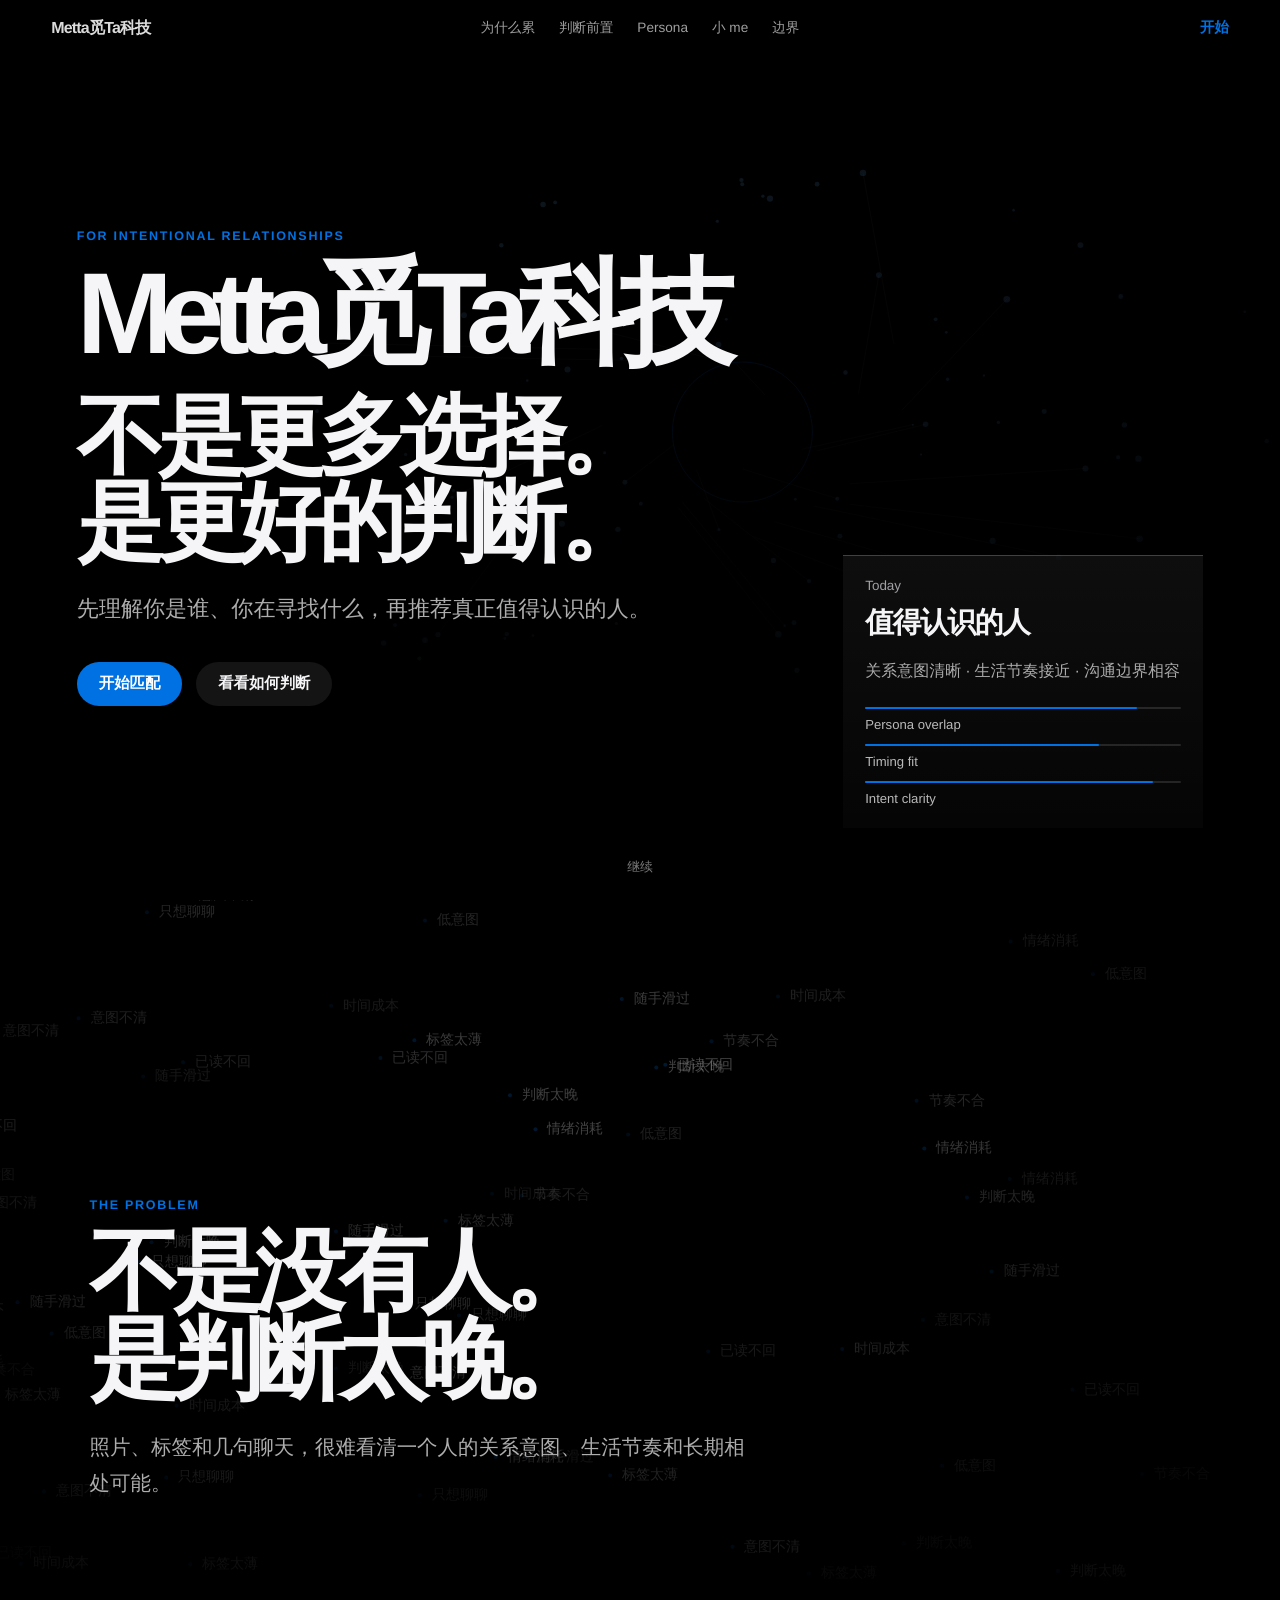
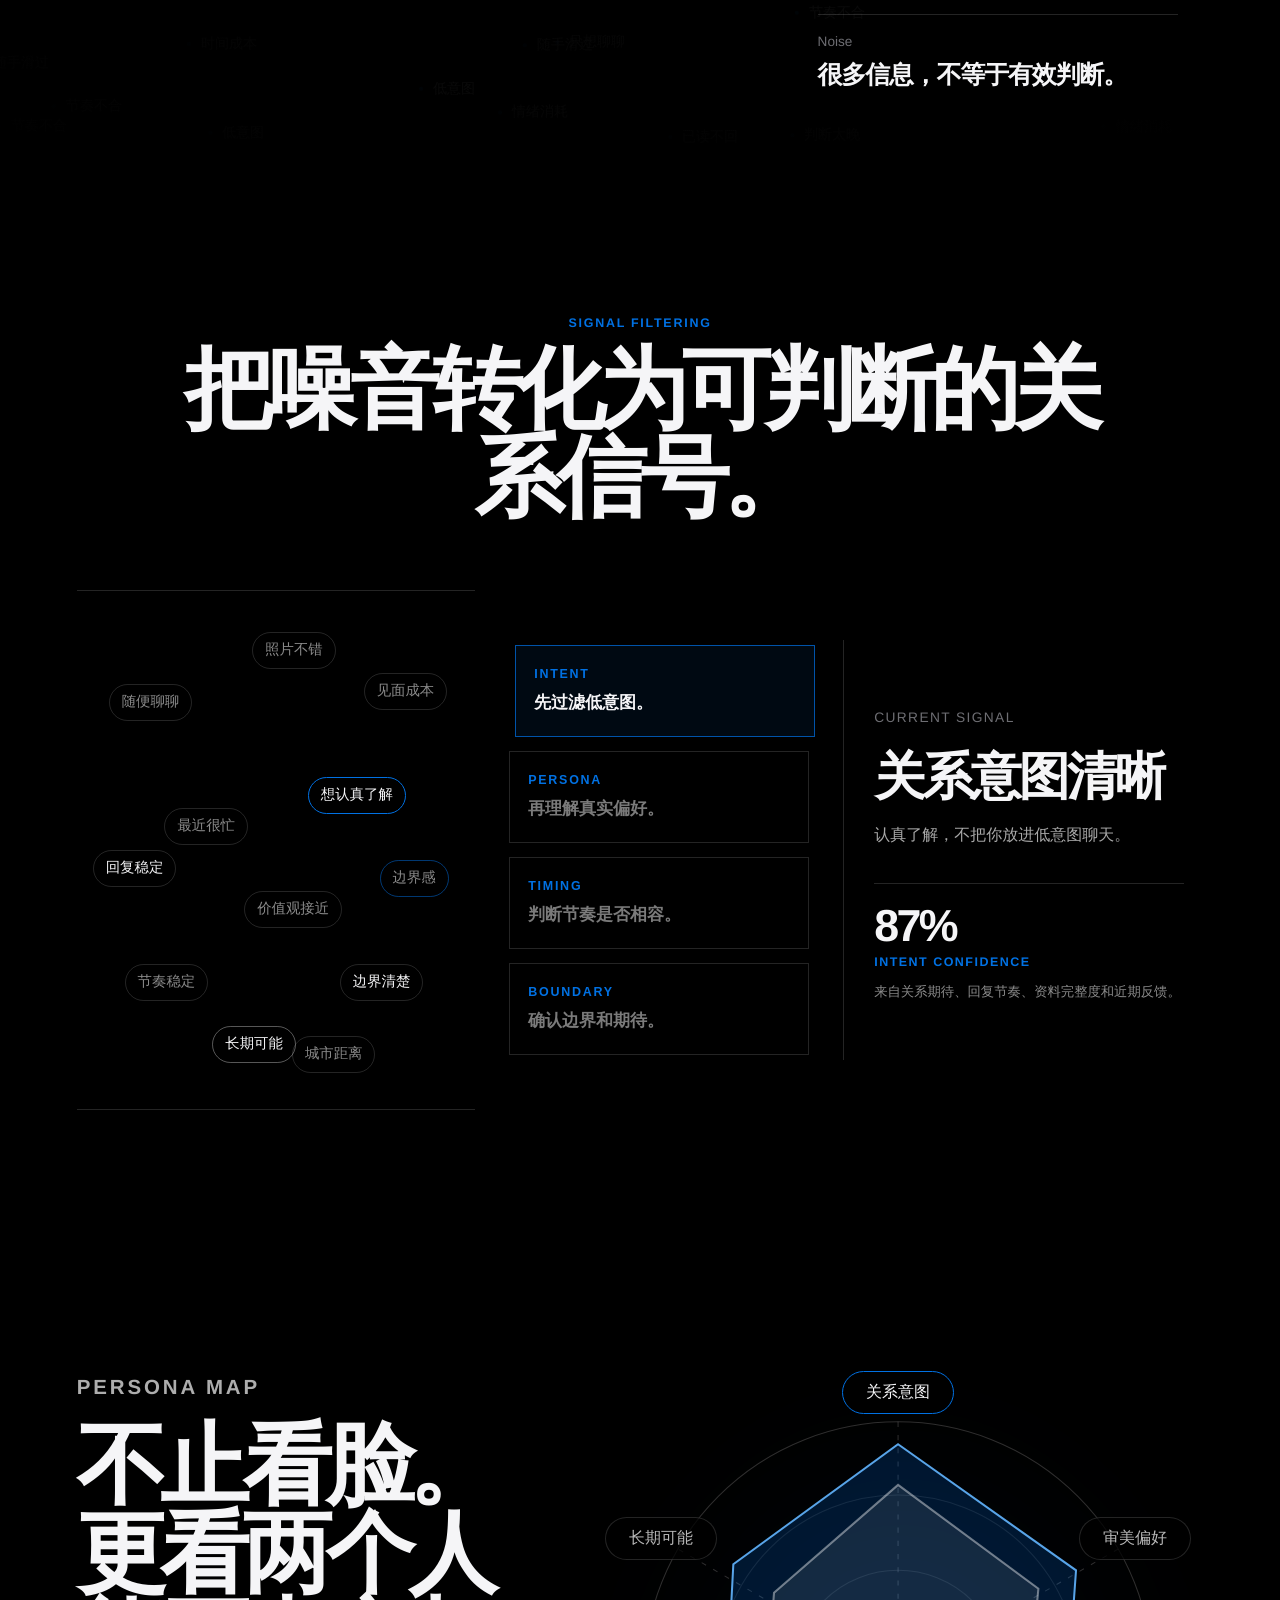
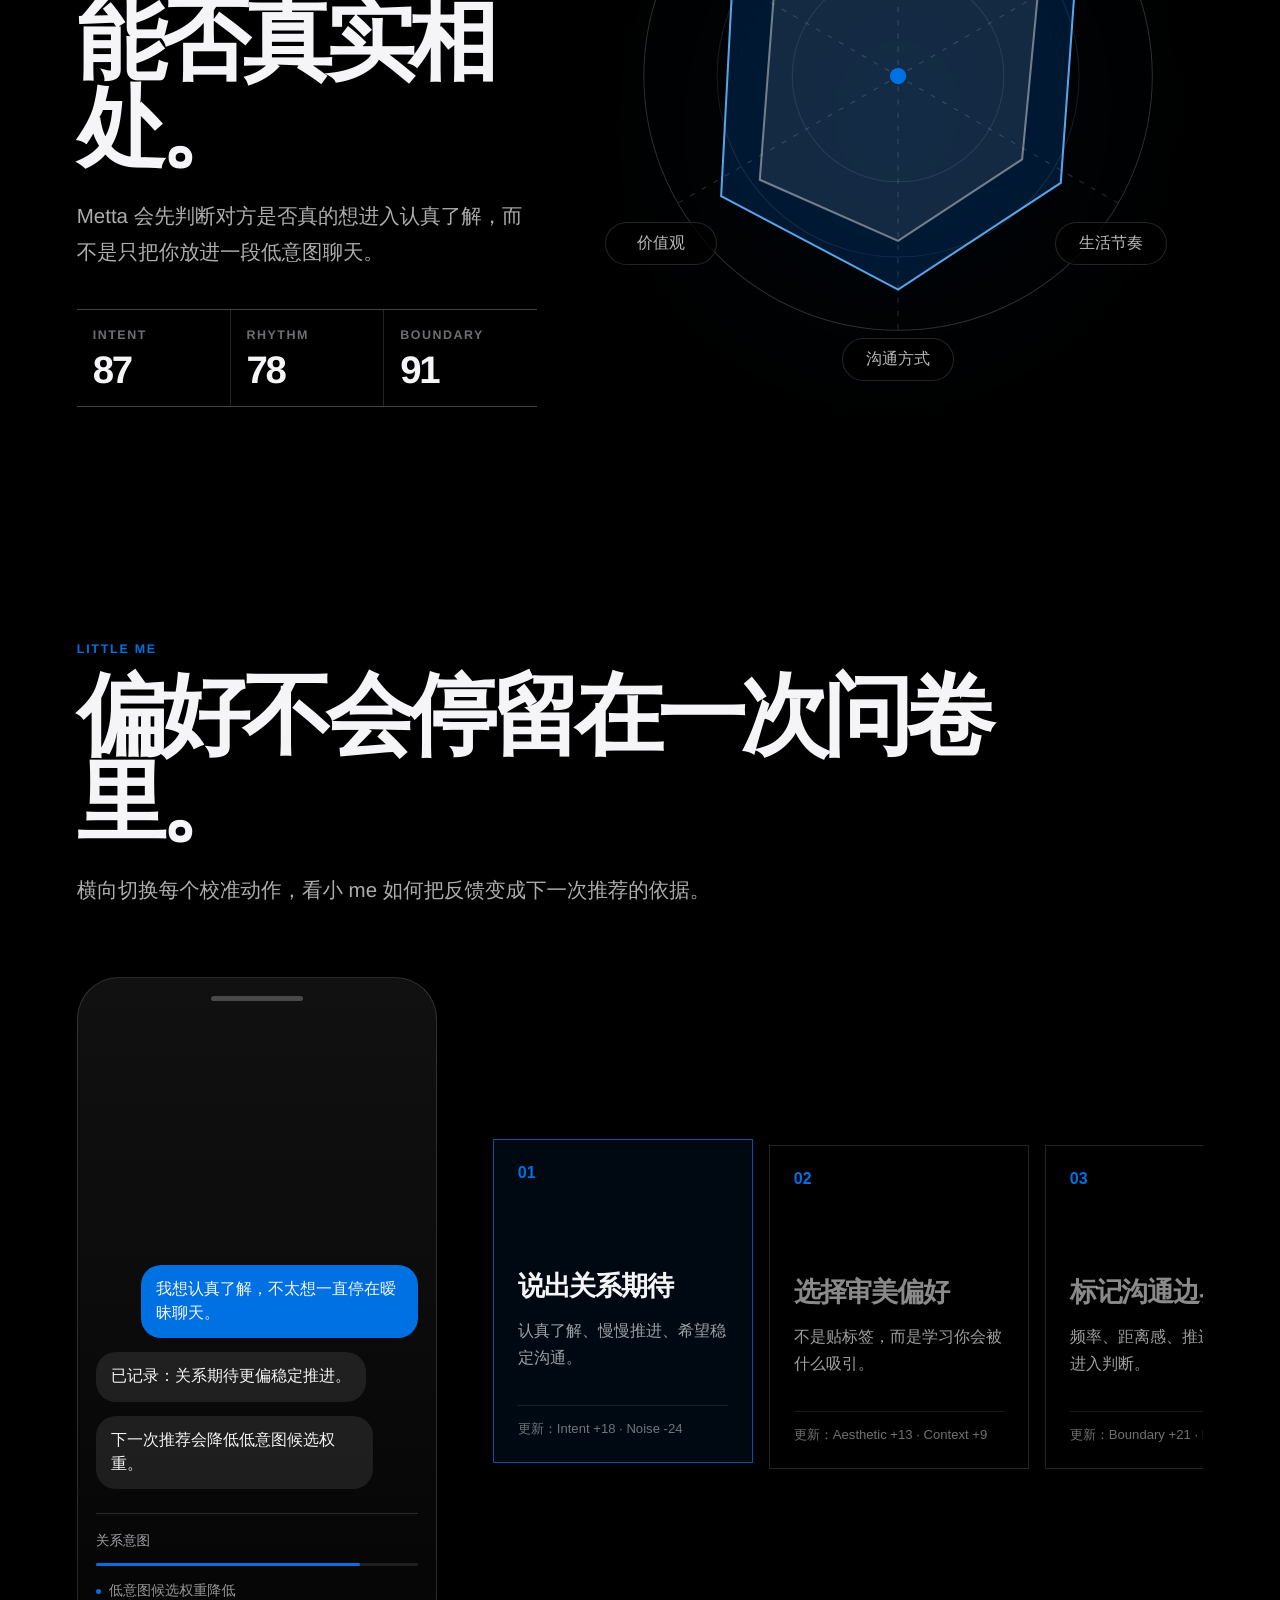
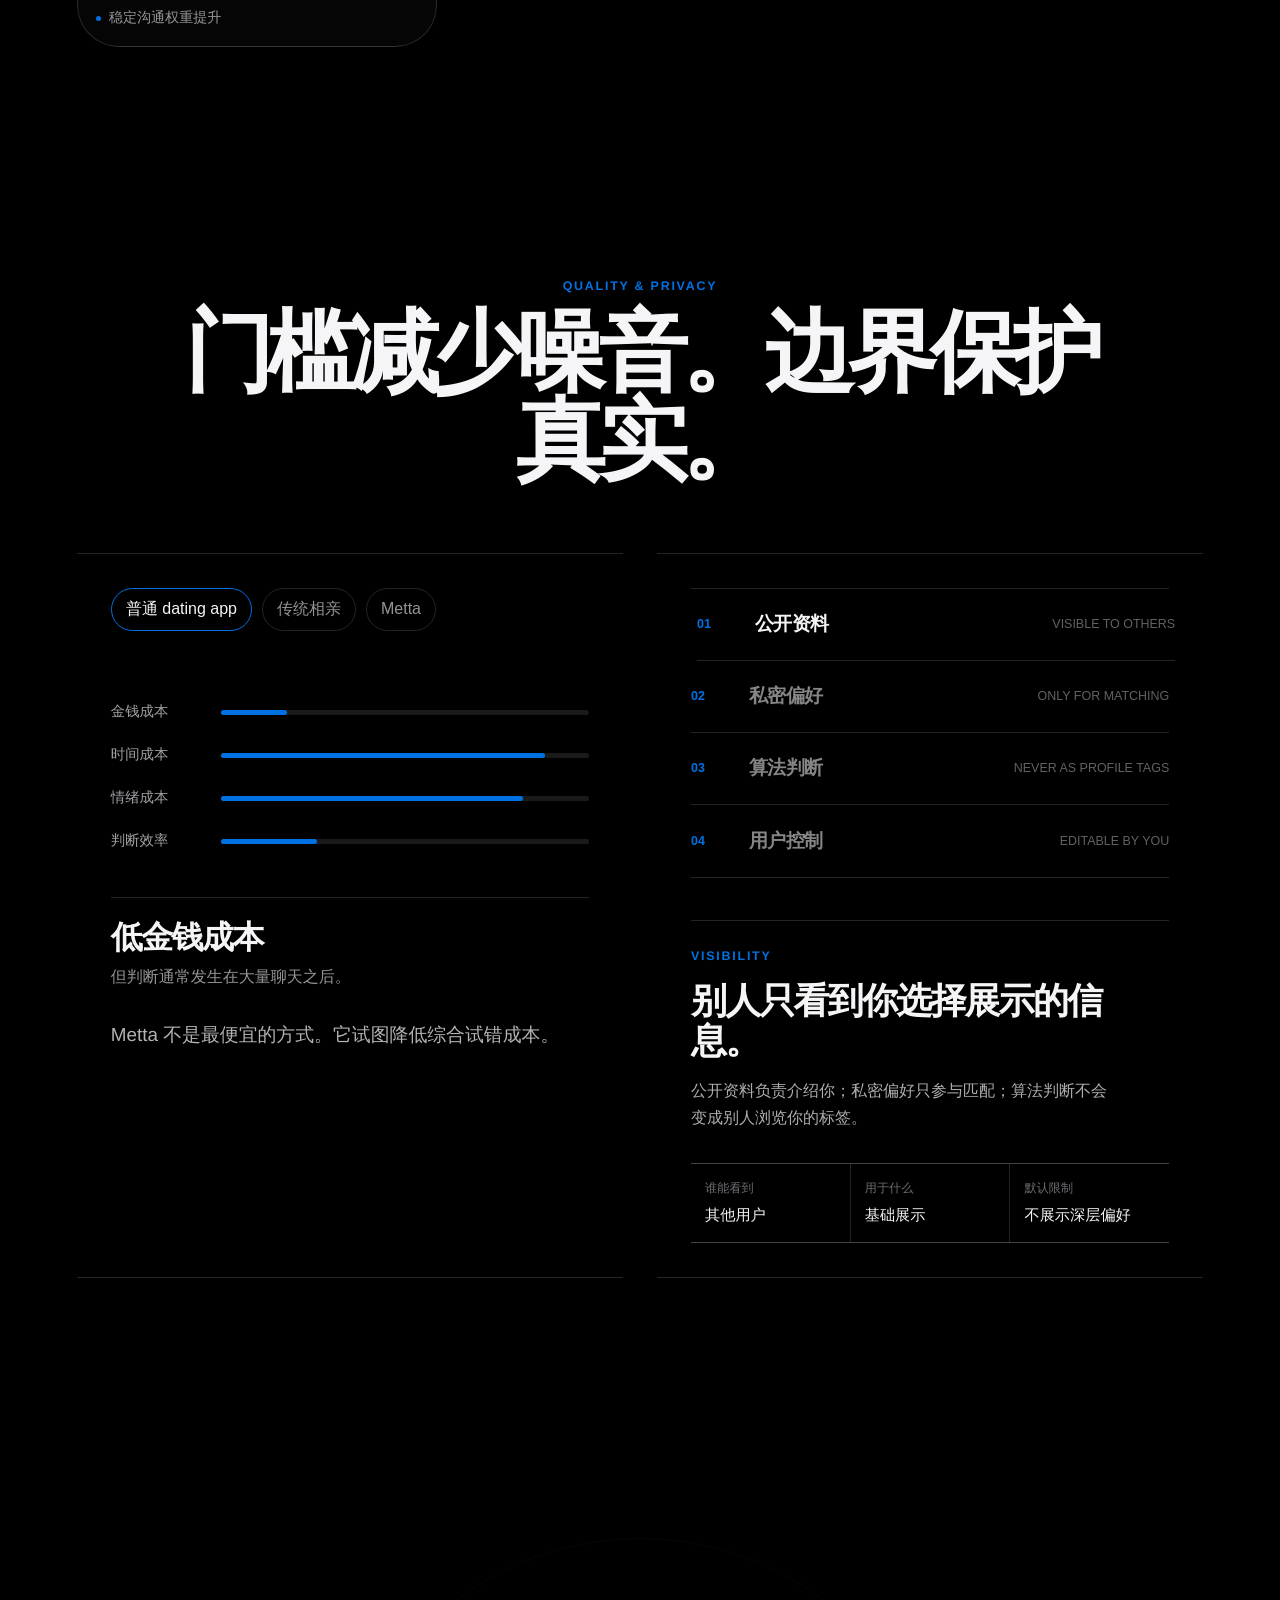
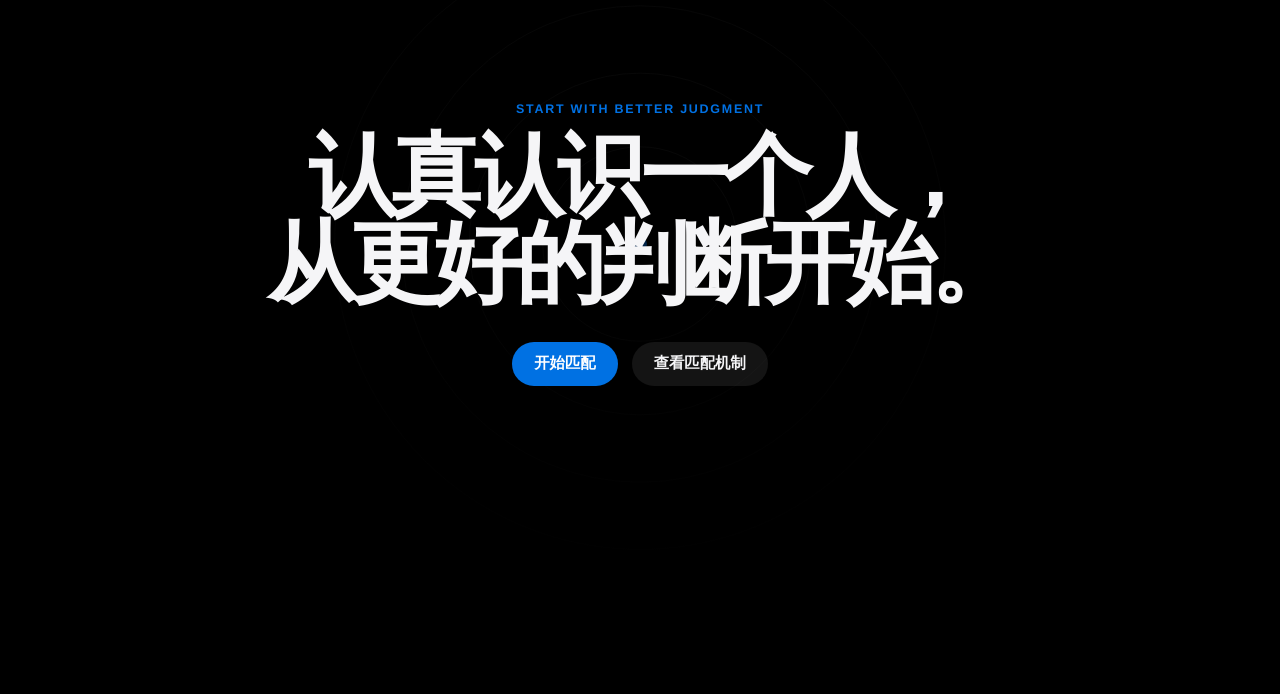
==== index.html @ 871ac33e "rebrand: Muse 觅Ta → Metta觅Ta科技 - 所有页面文案、标题、meta 描述改为 Metta觅Ta科技 - script.js 中的可见文案同步更新 - 修复 h1 字号：品牌" ====
<!DOCTYPE html>
<html lang="zh-CN">
<head>
  <meta charset="UTF-8" />
  <meta name="viewport" content="width=device-width, initial-scale=1.0" />
  <title>Metta觅Ta科技 | 不是更多选择，是更好的判断</title>
  <meta name="description" content="Metta觅Ta科技，为认真关系设计的 AI 匹配系统。先理解关系信号，再推荐真正值得认识的人。" />
  <link rel="stylesheet" href="./styles.css" />
</head>
<body>
  <div class="intro" data-intro>
    <span>Metta觅Ta科技</span>
    <strong>不是更多选择。是更好的判断。</strong>
  </div>

  <header class="nav" data-nav>
    <a href="#top" class="brand">Metta觅Ta科技</a>
    <nav aria-label="页面导航">
      <a href="#noise">为什么累</a>
      <a href="#filter">判断前置</a>
      <a href="#persona">Persona</a>
      <a href="#little-me">小 me</a>
      <a href="#trust">边界</a>
    </nav>
    <a href="#start" class="nav-cta">开始</a>
  </header>

  <main>
    <section class="hero scene" id="top">
      <canvas class="signal-canvas" data-signal-canvas aria-hidden="true"></canvas>
      <div class="hero-copy" data-parallax="0.12">
        <p class="eyebrow">For intentional relationships</p>
        <h1>Metta觅Ta科技</h1>
        <p class="hero-line">不是更多选择。<br />是更好的判断。</p>
        <p class="hero-sub">
          先理解你是谁、你在寻找什么，再推荐真正值得认识的人。
        </p>
        <div class="hero-actions">
          <a class="button primary" href="#start">开始匹配</a>
          <a class="button ghost" href="#persona">看看如何判断</a>
        </div>
      </div>
      <div class="hero-proof" data-parallax="-0.08" aria-label="Metta 产品判断示意">
        <div class="proof-kicker">Today</div>
        <h2>值得认识的人</h2>
        <p>关系意图清晰 · 生活节奏接近 · 沟通边界相容</p>
        <div class="proof-meter">
          <span style="--w: 86%">Persona overlap</span>
          <span style="--w: 74%">Timing fit</span>
          <span style="--w: 91%">Intent clarity</span>
        </div>
      </div>
      <a class="scroll-hint" href="#noise">继续</a>
    </section>

    <section class="noise scene" id="noise">
      <canvas class="noise-canvas" data-noise-canvas aria-hidden="true"></canvas>
      <div class="noise-copy" data-reveal>
        <p class="eyebrow">The problem</p>
        <h2>不是没有人。<br />是判断太晚。</h2>
        <p>
          照片、标签和几句聊天，很难看清一个人的关系意图、生活节奏和长期相处可能。
        </p>
      </div>
      <div class="noise-verdict" data-reveal>
        <span>Noise</span>
        <strong>很多信息，不等于有效判断。</strong>
      </div>
    </section>

    <section class="filter scene" id="filter">
      <div class="section-title" data-reveal>
        <p class="eyebrow">Signal filtering</p>
        <h2>把噪音转化为可判断的关系信号。</h2>
      </div>
      <div class="filter-stage" data-filter-stage>
        <div class="signal-cloud" aria-hidden="true">
          <span>随便聊聊</span>
          <span>照片不错</span>
          <span>最近很忙</span>
          <span>想认真了解</span>
          <span>节奏稳定</span>
          <span>边界清楚</span>
          <span>价值观接近</span>
          <span>见面成本</span>
          <span>长期可能</span>
          <span>回复稳定</span>
          <span>边界感</span>
          <span>城市距离</span>
        </div>
        <div class="filter-stack" aria-label="Metta 筛选层">
          <button class="filter-layer is-active" data-filter="intent">
            <span>Intent</span>
            <strong>先过滤低意图。</strong>
          </button>
          <button class="filter-layer" data-filter="persona">
            <span>Persona</span>
            <strong>再理解真实偏好。</strong>
          </button>
          <button class="filter-layer" data-filter="timing">
            <span>Timing</span>
            <strong>判断节奏是否相容。</strong>
          </button>
          <button class="filter-layer" data-filter="boundary">
            <span>Boundary</span>
            <strong>确认边界和期待。</strong>
          </button>
        </div>
        <div class="clear-match" data-filter-result>
          <p>Current signal</p>
          <h3>关系意图清晰</h3>
          <span>认真了解，不把你放进低意图聊天。</span>
          <div class="signal-evidence">
            <b>87%</b>
            <em>intent confidence</em>
            <small>来自关系期待、回复节奏、资料完整度和近期反馈。</small>
          </div>
        </div>
      </div>
    </section>

    <section class="persona scene" id="persona">
      <div class="persona-copy" data-reveal>
        <p class="eyebrow">Persona map</p>
        <h2>不止看脸。<br />更看两个人能否真实相处。</h2>
        <p data-persona-copy>
          Metta 会先判断对方是否真的想进入认真了解，而不是只把你放进一段低意图聊天。
        </p>
        <div class="persona-stats" data-persona-stats>
          <div><span>Intent</span><strong>87</strong></div>
          <div><span>Rhythm</span><strong>78</strong></div>
          <div><span>Boundary</span><strong>91</strong></div>
        </div>
      </div>
      <div class="persona-map" data-reveal>
        <svg viewBox="0 0 600 600" role="img" aria-label="Metta Persona 圆形关系图">
          <circle class="map-ring" cx="300" cy="300" r="250"></circle>
          <circle class="map-ring soft" cx="300" cy="300" r="178"></circle>
          <circle class="map-ring soft" cx="300" cy="300" r="104"></circle>
          <g class="map-lines">
            <line x1="300" y1="50" x2="300" y2="550"></line>
            <line x1="516.5" y1="175" x2="83.5" y2="425"></line>
            <line x1="516.5" y1="425" x2="83.5" y2="175"></line>
          </g>
          <polygon class="map-fill" points="300,72 475,196 460,405 300,510 126,418 138,190"></polygon>
          <polygon class="map-fill second" points="300,112 438,214 422,382 300,462 164,402 178,218"></polygon>
          <circle class="map-core" cx="300" cy="300" r="8"></circle>
        </svg>
        <div class="persona-controls" aria-label="Persona 维度">
          <button class="is-active" data-persona="intent">关系意图</button>
          <button data-persona="aesthetic">审美偏好</button>
          <button data-persona="rhythm">生活节奏</button>
          <button data-persona="communication">沟通方式</button>
          <button data-persona="values">价值观</button>
          <button data-persona="future">长期可能</button>
        </div>
      </div>
    </section>

    <section class="little-me scene" id="little-me">
      <div class="section-title left" data-reveal>
        <p class="eyebrow">Little me</p>
        <h2>偏好不会停留在一次问卷里。</h2>
        <p>横向切换每个校准动作，看小 me 如何把反馈变成下一次推荐的依据。</p>
      </div>
      <div class="calibration" data-reveal>
        <div class="phone-demo" aria-live="polite">
          <div class="phone-bar"></div>
          <div class="chat-feed" data-chat-feed></div>
          <div class="model-state">
            <span data-model-label>关系意图</span>
            <div><i style="--w: 82%"></i></div>
            <ul data-model-notes>
              <li>低意图候选权重降低</li>
              <li>稳定沟通权重提升</li>
            </ul>
          </div>
        </div>
        <div class="calibration-track" aria-label="小 me 校准步骤">
          <button class="calibration-card is-active" data-calibration="intent">
            <span>01</span>
            <strong>说出关系期待</strong>
            <p>认真了解、慢慢推进、希望稳定沟通。</p>
            <small>更新：Intent +18 · Noise -24</small>
          </button>
          <button class="calibration-card" data-calibration="taste">
            <span>02</span>
            <strong>选择审美偏好</strong>
            <p>不是贴标签，而是学习你会被什么吸引。</p>
            <small>更新：Aesthetic +13 · Context +9</small>
          </button>
          <button class="calibration-card" data-calibration="boundary">
            <span>03</span>
            <strong>标记沟通边界</strong>
            <p>频率、距离感、推进速度，都进入判断。</p>
            <small>更新：Boundary +21 · Rhythm +12</small>
          </button>
          <button class="calibration-card" data-calibration="reason">
            <span>04</span>
            <strong>形成推荐依据</strong>
            <p>下一次推荐不只是“像”，而是更可能相处。</p>
            <small>输出：可解释推荐理由</small>
          </button>
        </div>
      </div>
    </section>

    <section class="trust scene" id="trust">
      <div class="section-title" data-reveal>
        <p class="eyebrow">Quality & Privacy</p>
        <h2>门槛减少噪音。边界保护真实。</h2>
      </div>
      <div class="trust-grid">
        <div class="cost-control" data-reveal>
          <div class="control-tabs" aria-label="成本方式切换">
            <button class="is-active" data-cost="app">普通 dating app</button>
            <button data-cost="agency">传统相亲</button>
            <button data-cost="muse">Metta</button>
          </div>
          <div class="cost-bars" data-cost-bars>
            <div><span>金钱成本</span><i style="--w: 18%"></i></div>
            <div><span>时间成本</span><i style="--w: 88%"></i></div>
            <div><span>情绪成本</span><i style="--w: 82%"></i></div>
            <div><span>判断效率</span><i style="--w: 26%"></i></div>
          </div>
          <div class="cost-readout" data-cost-readout>
            <strong>低金钱成本</strong>
            <span>但判断通常发生在大量聊天之后。</span>
          </div>
          <p data-cost-copy>Metta 不是最便宜的方式。它试图降低综合试错成本。</p>
        </div>
        <div class="privacy-control" data-reveal>
          <div class="privacy-layers" aria-label="隐私可见性分层">
            <button class="privacy-layer is-active" data-privacy="public">
              <span>01</span>
              <strong>公开资料</strong>
              <em>Visible to others</em>
            </button>
            <button class="privacy-layer" data-privacy="private">
              <span>02</span>
              <strong>私密偏好</strong>
              <em>Only for matching</em>
            </button>
            <button class="privacy-layer" data-privacy="model">
              <span>03</span>
              <strong>算法判断</strong>
              <em>Never as profile tags</em>
            </button>
            <button class="privacy-layer" data-privacy="control">
              <span>04</span>
              <strong>用户控制</strong>
              <em>Editable by you</em>
            </button>
          </div>
          <div class="privacy-panel" data-privacy-copy>
            <span>Visibility</span>
            <strong>别人只看到你选择展示的信息。</strong>
            <p>公开资料负责介绍你；私密偏好只参与匹配；算法判断不会变成别人浏览你的标签。</p>
            <dl>
              <div><dt>谁能看到</dt><dd>其他用户</dd></div>
              <div><dt>用于什么</dt><dd>基础展示</dd></div>
              <div><dt>默认限制</dt><dd>不展示深层偏好</dd></div>
            </dl>
          </div>
        </div>
      </div>
    </section>

    <section class="final scene" id="start">
      <canvas class="final-canvas" data-final-canvas aria-hidden="true"></canvas>
      <div class="final-copy" data-reveal>
        <p class="eyebrow">Start with better judgment</p>
        <h2>认真认识一个人，<br />从更好的判断开始。</h2>
        <div class="hero-actions">
          <a class="button primary" href="#">开始匹配</a>
          <a class="button ghost" href="#persona">查看匹配机制</a>
        </div>
      </div>
    </section>
  </main>

  <script src="./script.js"></script>
</body>
</html>
---- styles.css ----
:root {
  --black: #000;
  --black-2: #050505;
  --black-3: #0c0c0e;
  --white: #f5f5f7;
  --muted: #a1a1a6;
  --muted-2: #6e6e73;
  --line: rgba(255, 255, 255, 0.14);
  --line-strong: rgba(255, 255, 255, 0.24);
  --blue: #0071e3;
  --blue-soft: rgba(0, 113, 227, 0.22);
  --max: 1180px;
  --font: "Avenir Next", "SF Pro Display", "PingFang SC", "Noto Sans SC", sans-serif;
}

* {
  box-sizing: border-box;
}

html {
  scroll-behavior: smooth;
  background: var(--black);
}

body {
  margin: 0;
  background: var(--black);
  color: var(--white);
  font-family: var(--font);
  -webkit-font-smoothing: antialiased;
  text-rendering: geometricPrecision;
}

a {
  color: inherit;
  text-decoration: none;
}

button {
  font: inherit;
}

.intro {
  position: fixed;
  inset: 0;
  z-index: 80;
  display: grid;
  place-items: center;
  gap: 18px;
  align-content: center;
  background: #000;
  color: var(--white);
  transition: opacity 720ms ease, visibility 720ms ease;
}

.intro span {
  font-size: clamp(2.4rem, 8vw, 7.4rem);
  font-weight: 700;
  letter-spacing: -0.08em;
}

.intro strong {
  color: rgba(255, 255, 255, 0.68);
  font-size: clamp(1rem, 2vw, 1.35rem);
  font-weight: 500;
  letter-spacing: -0.02em;
}

.intro.is-hidden {
  opacity: 0;
  visibility: hidden;
  pointer-events: none;
}

.nav {
  position: fixed;
  top: 0;
  left: 0;
  right: 0;
  z-index: 40;
  height: 58px;
  display: grid;
  grid-template-columns: 1fr auto 1fr;
  align-items: center;
  gap: 24px;
  padding: 0 max(22px, 4vw);
  color: rgba(255, 255, 255, 0.86);
  background: rgba(0, 0, 0, 0.46);
  border-bottom: 1px solid transparent;
  backdrop-filter: blur(18px);
  -webkit-backdrop-filter: blur(18px);
  transition: background 240ms ease, border-color 240ms ease;
}

.nav.is-scrolled {
  background: rgba(0, 0, 0, 0.76);
  border-color: var(--line);
}

.brand {
  justify-self: start;
  font-weight: 700;
  letter-spacing: -0.05em;
}

.nav nav {
  display: flex;
  gap: 24px;
  color: rgba(255, 255, 255, 0.62);
  font-size: 0.85rem;
}

.nav nav a:hover,
.nav-cta:hover {
  color: var(--white);
}

.nav-cta {
  justify-self: end;
  color: var(--blue);
  font-size: 0.9rem;
  font-weight: 650;
}

.scene {
  position: relative;
  min-height: 100svh;
  overflow: hidden;
}

.eyebrow {
  margin: 0;
  color: var(--blue);
  font-size: 0.78rem;
  font-weight: 700;
  letter-spacing: 0.14em;
  text-transform: uppercase;
}

.button {
  display: inline-flex;
  align-items: center;
  justify-content: center;
  min-height: 44px;
  padding: 0 22px;
  border-radius: 999px;
  font-size: 0.96rem;
  font-weight: 650;
  transition: transform 180ms ease, background 180ms ease, color 180ms ease;
}

.button:hover {
  transform: translateY(-2px);
}

.button.primary {
  background: var(--blue);
  color: #fff;
}

.button.ghost {
  background: rgba(255, 255, 255, 0.08);
  color: var(--white);
}

.hero {
  display: grid;
  align-items: center;
  padding: 90px max(24px, 6vw) 56px;
}

.signal-canvas,
.noise-canvas,
.final-canvas {
  position: absolute;
  inset: 0;
  width: 100%;
  height: 100%;
}

.hero::after,
.noise::after,
.final::after {
  content: "";
  position: absolute;
  inset: 0;
  pointer-events: none;
  background:
    radial-gradient(circle at 50% 45%, transparent 0 24%, rgba(0, 0, 0, 0.18) 55%, rgba(0, 0, 0, 0.82) 100%),
    linear-gradient(180deg, rgba(0, 0, 0, 0.2), #000 98%);
}

.hero-copy {
  position: relative;
  z-index: 2;
  width: min(860px, 100%);
}

.hero h1 {
  margin: 18px 0 0;
  /* 品牌名从 “Muse 觅Ta”(≈4em) 变成 “Metta觅Ta科技”(≈6.1em)，
     字号必须同比缩小，否则会超出 .hero-copy 的 860px 上限并向上溢出 */
  font-size: clamp(3.4rem, 9vw, 8.4rem);
  line-height: 0.92;
  letter-spacing: -0.11em;
  text-wrap: balance;
}

.hero-line {
  margin: 28px 0 0;
  max-width: 780px;
  font-size: clamp(2.35rem, 6.8vw, 6.8rem);
  font-weight: 700;
  line-height: 0.98;
  letter-spacing: -0.075em;
}

.hero-sub {
  max-width: 580px;
  margin: 26px 0 0;
  color: rgba(255, 255, 255, 0.68);
  font-size: clamp(1.05rem, 1.8vw, 1.38rem);
  line-height: 1.65;
}

.hero-actions {
  display: flex;
  gap: 14px;
  flex-wrap: wrap;
  margin-top: 34px;
}

.hero-proof {
  position: absolute;
  z-index: 3;
  right: max(24px, 6vw);
  bottom: 8vh;
  width: min(360px, calc(100% - 48px));
  padding: 22px;
  border-top: 1px solid var(--line-strong);
  background: linear-gradient(180deg, rgba(255, 255, 255, 0.055), rgba(255, 255, 255, 0.02));
  backdrop-filter: blur(22px);
  -webkit-backdrop-filter: blur(22px);
}

.proof-kicker {
  color: var(--muted);
  font-size: 0.84rem;
}

.hero-proof h2 {
  margin: 10px 0 0;
  font-size: 1.8rem;
  letter-spacing: -0.05em;
}

.hero-proof p {
  color: rgba(255, 255, 255, 0.66);
  line-height: 1.6;
}

.proof-meter {
  display: grid;
  gap: 12px;
  margin-top: 22px;
}

.proof-meter span {
  position: relative;
  display: block;
  padding-top: 10px;
  color: rgba(255, 255, 255, 0.72);
  font-size: 0.82rem;
}

.proof-meter span::before,
.proof-meter span::after {
  content: "";
  position: absolute;
  top: 0;
  left: 0;
  height: 2px;
  border-radius: 999px;
}

.proof-meter span::before {
  width: 100%;
  background: rgba(255, 255, 255, 0.12);
}

.proof-meter span::after {
  width: var(--w);
  background: var(--blue);
  transform-origin: left;
  animation: grow-meter 1200ms ease both;
}

.scroll-hint {
  position: absolute;
  z-index: 3;
  left: 50%;
  bottom: 24px;
  color: rgba(255, 255, 255, 0.48);
  font-size: 0.8rem;
  transform: translateX(-50%);
}

.noise {
  display: grid;
  align-items: center;
  padding: 96px max(24px, 7vw);
}

.noise-copy {
  position: relative;
  z-index: 2;
  width: min(780px, 100%);
}

.noise-copy h2,
.section-title h2,
.persona-copy h2,
.final-copy h2 {
  margin: 16px 0 0;
  font-size: clamp(3rem, 7vw, 7.2rem);
  line-height: 0.98;
  letter-spacing: -0.075em;
}

.noise-copy p:not(.eyebrow),
.section-title p:not(.eyebrow),
.persona-copy p,
.final-copy p:not(.eyebrow) {
  max-width: 660px;
  margin: 26px 0 0;
  color: rgba(255, 255, 255, 0.68);
  font-size: clamp(1.05rem, 1.7vw, 1.28rem);
  line-height: 1.75;
}

.noise-verdict {
  position: absolute;
  z-index: 2;
  right: max(24px, 8vw);
  bottom: 12vh;
  width: min(360px, calc(100% - 48px));
  border-top: 1px solid var(--line);
  padding-top: 18px;
}

.noise-verdict span {
  color: var(--muted-2);
  font-size: 0.85rem;
}

.noise-verdict strong {
  display: block;
  margin-top: 10px;
  font-size: 1.55rem;
  line-height: 1.25;
  letter-spacing: -0.04em;
}

.filter,
.persona,
.little-me,
.trust,
.final {
  padding: 116px max(24px, 6vw);
}

.section-title {
  position: relative;
  z-index: 1;
  width: min(980px, 100%);
  margin: 0 auto 68px;
  text-align: center;
}

.section-title.left {
  margin-left: 0;
  text-align: left;
}

.filter-stage {
  width: min(var(--max), 100%);
  margin: 0 auto;
  display: grid;
  grid-template-columns: 1fr 300px 360px;
  gap: 34px;
  align-items: center;
}

.signal-cloud {
  position: relative;
  min-height: 520px;
  border-top: 1px solid var(--line);
  border-bottom: 1px solid var(--line);
}

.signal-cloud span {
  position: absolute;
  padding: 8px 12px;
  border: 1px solid var(--line);
  border-radius: 999px;
  color: rgba(255, 255, 255, 0.54);
  font-size: 0.9rem;
  animation: drift 9s ease-in-out infinite alternate;
}

.signal-cloud span:nth-child(1) { left: 8%; top: 18%; }
.signal-cloud span:nth-child(2) { left: 44%; top: 8%; animation-delay: -1s; }
.signal-cloud span:nth-child(3) { left: 22%; top: 42%; animation-delay: -2s; }
.signal-cloud span:nth-child(4) { left: 58%; top: 36%; color: var(--white); border-color: var(--blue); }
.signal-cloud span:nth-child(5) { left: 12%; top: 72%; animation-delay: -3s; }
.signal-cloud span:nth-child(6) { left: 66%; top: 72%; color: var(--white); }
.signal-cloud span:nth-child(7) { left: 42%; top: 58%; animation-delay: -4s; }
.signal-cloud span:nth-child(8) { left: 72%; top: 16%; animation-delay: -5s; }
.signal-cloud span:nth-child(9) { left: 34%; top: 84%; color: var(--white); border-color: rgba(255, 255, 255, 0.34); }
.signal-cloud span:nth-child(10) { left: 4%; top: 50%; color: var(--white); animation-delay: -2.5s; }
.signal-cloud span:nth-child(11) { left: 76%; top: 52%; border-color: rgba(0, 113, 227, 0.5); animation-delay: -4.5s; }
.signal-cloud span:nth-child(12) { left: 54%; top: 86%; animation-delay: -6s; }

.filter-stack {
  display: grid;
  gap: 14px;
}

.filter-layer {
  min-height: 92px;
  padding: 18px;
  border: 1px solid var(--line);
  background: transparent;
  color: rgba(255, 255, 255, 0.48);
  text-align: left;
  cursor: pointer;
  transition: border-color 220ms ease, color 220ms ease, transform 220ms ease, background 220ms ease;
}

.filter-layer:hover,
.filter-layer.is-active {
  color: var(--white);
  border-color: rgba(0, 113, 227, 0.72);
  background: rgba(0, 113, 227, 0.08);
  transform: translateX(6px);
}

.filter-layer span {
  display: block;
  color: var(--blue);
  font-size: 0.78rem;
  font-weight: 700;
  letter-spacing: 0.14em;
  text-transform: uppercase;
}

.filter-layer strong {
  display: block;
  margin-top: 10px;
  font-size: 1.05rem;
}

.clear-match {
  min-height: 420px;
  display: grid;
  align-content: center;
  padding: 30px 0 30px 30px;
  border-left: 1px solid var(--line);
}

.clear-match p {
  color: var(--muted-2);
  font-size: 0.86rem;
  text-transform: uppercase;
  letter-spacing: 0.1em;
}

.clear-match h3 {
  margin: 12px 0 0;
  font-size: clamp(2rem, 4vw, 4rem);
  line-height: 1;
  letter-spacing: -0.06em;
}

.clear-match span {
  display: block;
  max-width: 300px;
  margin-top: 20px;
  color: rgba(255, 255, 255, 0.66);
  line-height: 1.7;
}

.signal-evidence {
  width: min(310px, 100%);
  margin-top: 34px;
  padding-top: 22px;
  border-top: 1px solid var(--line);
}

.signal-evidence b {
  display: block;
  color: var(--white);
  font-size: 2.8rem;
  line-height: 0.9;
  letter-spacing: -0.06em;
}

.signal-evidence em {
  display: block;
  margin-top: 8px;
  color: var(--blue);
  font-size: 0.78rem;
  font-style: normal;
  font-weight: 700;
  letter-spacing: 0.12em;
  text-transform: uppercase;
}

.signal-evidence small {
  display: block;
  margin-top: 12px;
  color: rgba(255, 255, 255, 0.54);
  line-height: 1.65;
}

.persona {
  display: grid;
  grid-template-columns: minmax(340px, 0.86fr) minmax(420px, 1.14fr);
  gap: 56px;
  align-items: center;
}

.persona-copy {
  position: relative;
  z-index: 2;
}

.persona-stats {
  display: grid;
  grid-template-columns: repeat(3, minmax(0, 1fr));
  gap: 1px;
  width: min(560px, 100%);
  margin-top: 38px;
  border-top: 1px solid var(--line);
  border-bottom: 1px solid var(--line);
  background: var(--line);
}

.persona-stats div {
  padding: 18px 16px;
  background: var(--black);
}

.persona-stats span {
  display: block;
  color: var(--muted-2);
  font-size: 0.78rem;
  font-weight: 700;
  letter-spacing: 0.12em;
  text-transform: uppercase;
}

.persona-stats strong {
  display: block;
  margin-top: 12px;
  font-size: 2.4rem;
  line-height: 0.9;
  letter-spacing: -0.06em;
}

.persona-map {
  position: relative;
  width: min(680px, 100%);
  aspect-ratio: 1 / 1;
  margin: 0 auto;
}

.persona-map svg {
  width: 100%;
  height: 100%;
  display: block;
  filter: drop-shadow(0 40px 90px rgba(0, 113, 227, 0.18));
}

.map-ring,
.map-lines line {
  fill: none;
  stroke: rgba(255, 255, 255, 0.18);
  stroke-width: 1;
}

.map-ring.soft {
  stroke: rgba(255, 255, 255, 0.1);
}

.map-lines line {
  stroke-dasharray: 5 8;
}

.map-fill {
  fill: rgba(0, 113, 227, 0.2);
  stroke: rgba(98, 181, 255, 0.9);
  stroke-width: 2;
  transform-origin: center;
  animation: radar-in 1000ms ease both;
}

.map-fill.second {
  fill: rgba(255, 255, 255, 0.08);
  stroke: rgba(255, 255, 255, 0.42);
}

.map-core {
  fill: var(--blue);
}

.persona-controls {
  position: absolute;
  inset: 0;
}

.persona-controls button {
  position: absolute;
  min-width: 112px;
  padding: 10px 13px;
  border: 1px solid var(--line);
  border-radius: 999px;
  background: rgba(0, 0, 0, 0.74);
  color: rgba(255, 255, 255, 0.72);
  cursor: pointer;
  transition: color 180ms ease, border-color 180ms ease, transform 180ms ease;
}

.persona-controls button:hover,
.persona-controls button.is-active {
  color: var(--white);
  border-color: var(--blue);
  transform: scale(1.04);
}

.persona-controls button:nth-child(1) { left: 50%; top: 0; transform: translateX(-50%); }
.persona-controls button:nth-child(2) { right: 2%; top: 24%; }
.persona-controls button:nth-child(3) { right: 6%; bottom: 19%; }
.persona-controls button:nth-child(4) { left: 50%; bottom: 0; transform: translateX(-50%); }
.persona-controls button:nth-child(5) { left: 2%; bottom: 19%; }
.persona-controls button:nth-child(6) { left: 2%; top: 24%; }

.little-me {
  min-height: auto;
}

.calibration {
  width: min(var(--max), 100%);
  margin: 0 auto;
  display: grid;
  grid-template-columns: 360px minmax(0, 1fr);
  gap: 56px;
  align-items: center;
}

.phone-demo {
  min-height: 640px;
  padding: 18px;
  border: 1px solid var(--line);
  border-radius: 42px;
  background: linear-gradient(180deg, #111, #050505);
  box-shadow: 0 42px 120px rgba(0, 0, 0, 0.58);
}

.phone-bar {
  width: 92px;
  height: 5px;
  margin: 0 auto 28px;
  border-radius: 999px;
  background: rgba(255, 255, 255, 0.24);
}

.chat-feed {
  min-height: 460px;
  display: grid;
  align-content: end;
  gap: 14px;
}

.bubble {
  max-width: 86%;
  padding: 13px 15px;
  border-radius: 20px;
  color: var(--white);
  line-height: 1.48;
  animation: bubble-in 360ms ease both;
}

.bubble.user {
  justify-self: end;
  background: var(--blue);
}

.bubble.me {
  justify-self: start;
  background: rgba(255, 255, 255, 0.09);
}

.model-state {
  margin-top: 24px;
  padding-top: 18px;
  border-top: 1px solid var(--line);
}

.model-state span {
  color: var(--muted);
  font-size: 0.85rem;
}

.model-state div {
  height: 3px;
  margin-top: 12px;
  border-radius: 999px;
  background: rgba(255, 255, 255, 0.1);
}

.model-state i {
  display: block;
  width: var(--w);
  height: 100%;
  border-radius: inherit;
  background: var(--blue);
  transition: width 420ms ease;
}

.model-state ul {
  display: grid;
  gap: 8px;
  margin: 16px 0 0;
  padding: 0;
  list-style: none;
}

.model-state li {
  color: rgba(255, 255, 255, 0.58);
  font-size: 0.88rem;
}

.model-state li::before {
  content: "";
  display: inline-block;
  width: 5px;
  height: 5px;
  margin-right: 8px;
  border-radius: 50%;
  background: var(--blue);
  vertical-align: middle;
}

.calibration-track {
  display: grid;
  grid-template-columns: repeat(4, minmax(260px, 1fr));
  gap: 16px;
  overflow-x: auto;
  padding: 8px 0 18px;
  scroll-snap-type: x mandatory;
}

.calibration-card {
  min-height: 320px;
  padding: 24px;
  border: 1px solid var(--line);
  background: transparent;
  color: rgba(255, 255, 255, 0.54);
  text-align: left;
  cursor: pointer;
  scroll-snap-align: start;
  transition: color 220ms ease, border-color 220ms ease, background 220ms ease, transform 220ms ease;
}

.calibration-card:hover,
.calibration-card.is-active {
  color: var(--white);
  border-color: rgba(0, 113, 227, 0.72);
  background: rgba(0, 113, 227, 0.08);
  transform: translateY(-6px);
}

.calibration-card span {
  color: var(--blue);
  font-weight: 800;
}

.calibration-card strong {
  display: block;
  margin-top: 88px;
  font-size: 1.7rem;
  line-height: 1.18;
  letter-spacing: -0.045em;
}

.calibration-card p {
  color: rgba(255, 255, 255, 0.62);
  line-height: 1.65;
}

.calibration-card small {
  display: block;
  margin-top: 34px;
  padding-top: 14px;
  border-top: 1px solid rgba(255, 255, 255, 0.1);
  color: rgba(255, 255, 255, 0.44);
  font-size: 0.82rem;
}

.trust-grid {
  width: min(var(--max), 100%);
  margin: 0 auto;
  display: grid;
  grid-template-columns: 1fr 1fr;
  gap: 34px;
}

.cost-control,
.privacy-control {
  min-height: 560px;
  padding: 34px;
  border-top: 1px solid var(--line);
  border-bottom: 1px solid var(--line);
}

.control-tabs {
  display: flex;
  gap: 10px;
  flex-wrap: wrap;
}

.control-tabs button {
  padding: 10px 14px;
  border: 1px solid var(--line);
  border-radius: 999px;
  background: transparent;
  color: rgba(255, 255, 255, 0.58);
  cursor: pointer;
}

.control-tabs button.is-active {
  color: var(--white);
  border-color: var(--blue);
}

.cost-bars {
  display: grid;
  gap: 24px;
  margin-top: 72px;
}

.cost-bars div {
  display: grid;
  grid-template-columns: 92px 1fr;
  gap: 18px;
  align-items: center;
}

.cost-bars span {
  color: var(--muted);
  font-size: 0.9rem;
}

.cost-bars i {
  position: relative;
  height: 5px;
  border-radius: 999px;
  background: rgba(255, 255, 255, 0.1);
}

.cost-bars i::after {
  content: "";
  position: absolute;
  inset: 0 auto 0 0;
  width: var(--w);
  border-radius: inherit;
  background: var(--blue);
  transition: width 420ms cubic-bezier(0.2, 0.8, 0.2, 1);
}

.cost-control p {
  max-width: 470px;
  margin-top: 28px;
  color: rgba(255, 255, 255, 0.7);
  font-size: 1.18rem;
  line-height: 1.7;
}

.cost-readout {
  margin-top: 46px;
  padding-top: 22px;
  border-top: 1px solid var(--line);
}

.cost-readout strong {
  display: block;
  font-size: 2rem;
  line-height: 1.1;
  letter-spacing: -0.05em;
}

.cost-readout span {
  display: block;
  max-width: 420px;
  margin-top: 10px;
  color: rgba(255, 255, 255, 0.58);
  line-height: 1.65;
}

.privacy-layers {
  display: grid;
  border-top: 1px solid var(--line);
  border-bottom: 1px solid var(--line);
}

.privacy-layer {
  display: grid;
  grid-template-columns: 42px 1fr auto;
  gap: 16px;
  align-items: center;
  min-height: 72px;
  padding: 0;
  border: 0;
  border-bottom: 1px solid var(--line);
  background: transparent;
  color: rgba(255, 255, 255, 0.52);
  text-align: left;
  cursor: pointer;
  transition: color 180ms ease, transform 180ms ease;
}

.privacy-layer:last-child {
  border-bottom: 0;
}

.privacy-layer:hover,
.privacy-layer.is-active {
  color: var(--white);
  transform: translateX(6px);
}

.privacy-layer span {
  color: var(--blue);
  font-size: 0.78rem;
  font-weight: 800;
}

.privacy-layer strong {
  font-size: 1.18rem;
  letter-spacing: -0.035em;
}

.privacy-layer em {
  color: rgba(255, 255, 255, 0.38);
  font-size: 0.78rem;
  font-style: normal;
  text-transform: uppercase;
}

.privacy-panel {
  margin-top: 42px;
  padding-top: 26px;
  border-top: 1px solid var(--line);
  transition: opacity 160ms ease, transform 160ms ease;
}

.privacy-panel span {
  color: var(--blue);
  font-size: 0.78rem;
  font-weight: 700;
  letter-spacing: 0.14em;
  text-transform: uppercase;
}

.privacy-panel strong {
  display: block;
  margin-top: 16px;
  font-size: 2.25rem;
  line-height: 1.13;
  letter-spacing: -0.05em;
}

.privacy-panel p {
  max-width: 430px;
  color: rgba(255, 255, 255, 0.68);
  line-height: 1.72;
}

.privacy-panel dl {
  display: grid;
  grid-template-columns: repeat(3, minmax(0, 1fr));
  gap: 1px;
  margin: 30px 0 0;
  background: var(--line);
  border-top: 1px solid var(--line);
  border-bottom: 1px solid var(--line);
}

.privacy-panel div {
  padding: 16px 14px;
  background: var(--black);
}

.privacy-panel dt {
  color: var(--muted-2);
  font-size: 0.76rem;
}

.privacy-panel dd {
  margin: 8px 0 0;
  color: var(--white);
  font-size: 0.95rem;
}

.final {
  display: grid;
  place-items: center;
  text-align: center;
}

.final-copy {
  position: relative;
  z-index: 2;
}

.final-copy .hero-actions {
  justify-content: center;
}

[data-reveal] {
  opacity: 0;
  transform: translateY(28px);
  transition: opacity 760ms ease, transform 760ms ease;
}

[data-reveal].is-visible {
  opacity: 1;
  transform: translateY(0);
}

@keyframes grow-meter {
  from { transform: scaleX(0); }
  to { transform: scaleX(1); }
}

@keyframes drift {
  from { transform: translate3d(-12px, 8px, 0); }
  to { transform: translate3d(16px, -10px, 0); }
}

@keyframes bubble-in {
  from { opacity: 0; transform: translateY(12px) scale(0.98); }
  to { opacity: 1; transform: translateY(0) scale(1); }
}

@media (max-width: 980px) {
  .nav {
    grid-template-columns: 1fr auto;
  }

  .nav nav {
    display: none;
  }

  .hero {
    align-items: start;
    padding-top: 92px;
  }

  .hero-proof {
    position: relative;
    right: auto;
    bottom: auto;
    margin-top: 56px;
  }

  .filter-stage,
  .persona,
  .calibration,
  .trust-grid {
    grid-template-columns: 1fr;
  }

  .signal-cloud {
    min-height: 360px;
  }

  .clear-match {
    min-height: auto;
    padding: 30px 0 0;
    border-left: 0;
    border-top: 1px solid var(--line);
  }

  .persona-map {
    max-width: 600px;
  }

  .persona-stats {
    max-width: 620px;
  }

  .phone-demo {
    width: min(360px, 100%);
    margin: 0 auto;
  }
}

@media (max-width: 640px) {
  .hero,
  .noise,
  .filter,
  .persona,
  .little-me,
  .trust,
  .final {
    padding-left: 20px;
    padding-right: 20px;
  }

  .hero h1 {
    font-size: 4rem;
    line-height: 1.06;
  }

  .hero-line,
  .noise-copy h2,
  .section-title h2,
  .persona-copy h2,
  .final-copy h2 {
    font-size: 3rem;
  }

  .noise-verdict {
    position: relative;
    right: auto;
    bottom: auto;
    margin-top: 70px;
  }

  .persona-controls {
    position: static;
    display: flex;
    gap: 10px;
    overflow-x: auto;
    margin-top: 18px;
    padding-bottom: 10px;
  }

  .persona-controls button {
    position: static;
    flex: 0 0 auto;
    transform: none !important;
  }

  .persona-stats {
    grid-template-columns: 1fr;
  }

  .calibration-track {
    grid-template-columns: repeat(4, minmax(238px, 78vw));
  }

  .cost-control,
  .privacy-control {
    padding: 24px 0;
  }

  .privacy-layer {
    grid-template-columns: 34px 1fr;
    padding: 14px 0;
  }

  .privacy-layer em {
    grid-column: 2;
  }

  .privacy-panel dl {
    grid-template-columns: 1fr;
  }
}

@media (prefers-reduced-motion: reduce) {
  *,
  *::before,
  *::after {
    animation-duration: 0.001ms !important;
    animation-iteration-count: 1 !important;
    scroll-behavior: auto !important;
    transition-duration: 0.001ms !important;
  }
}
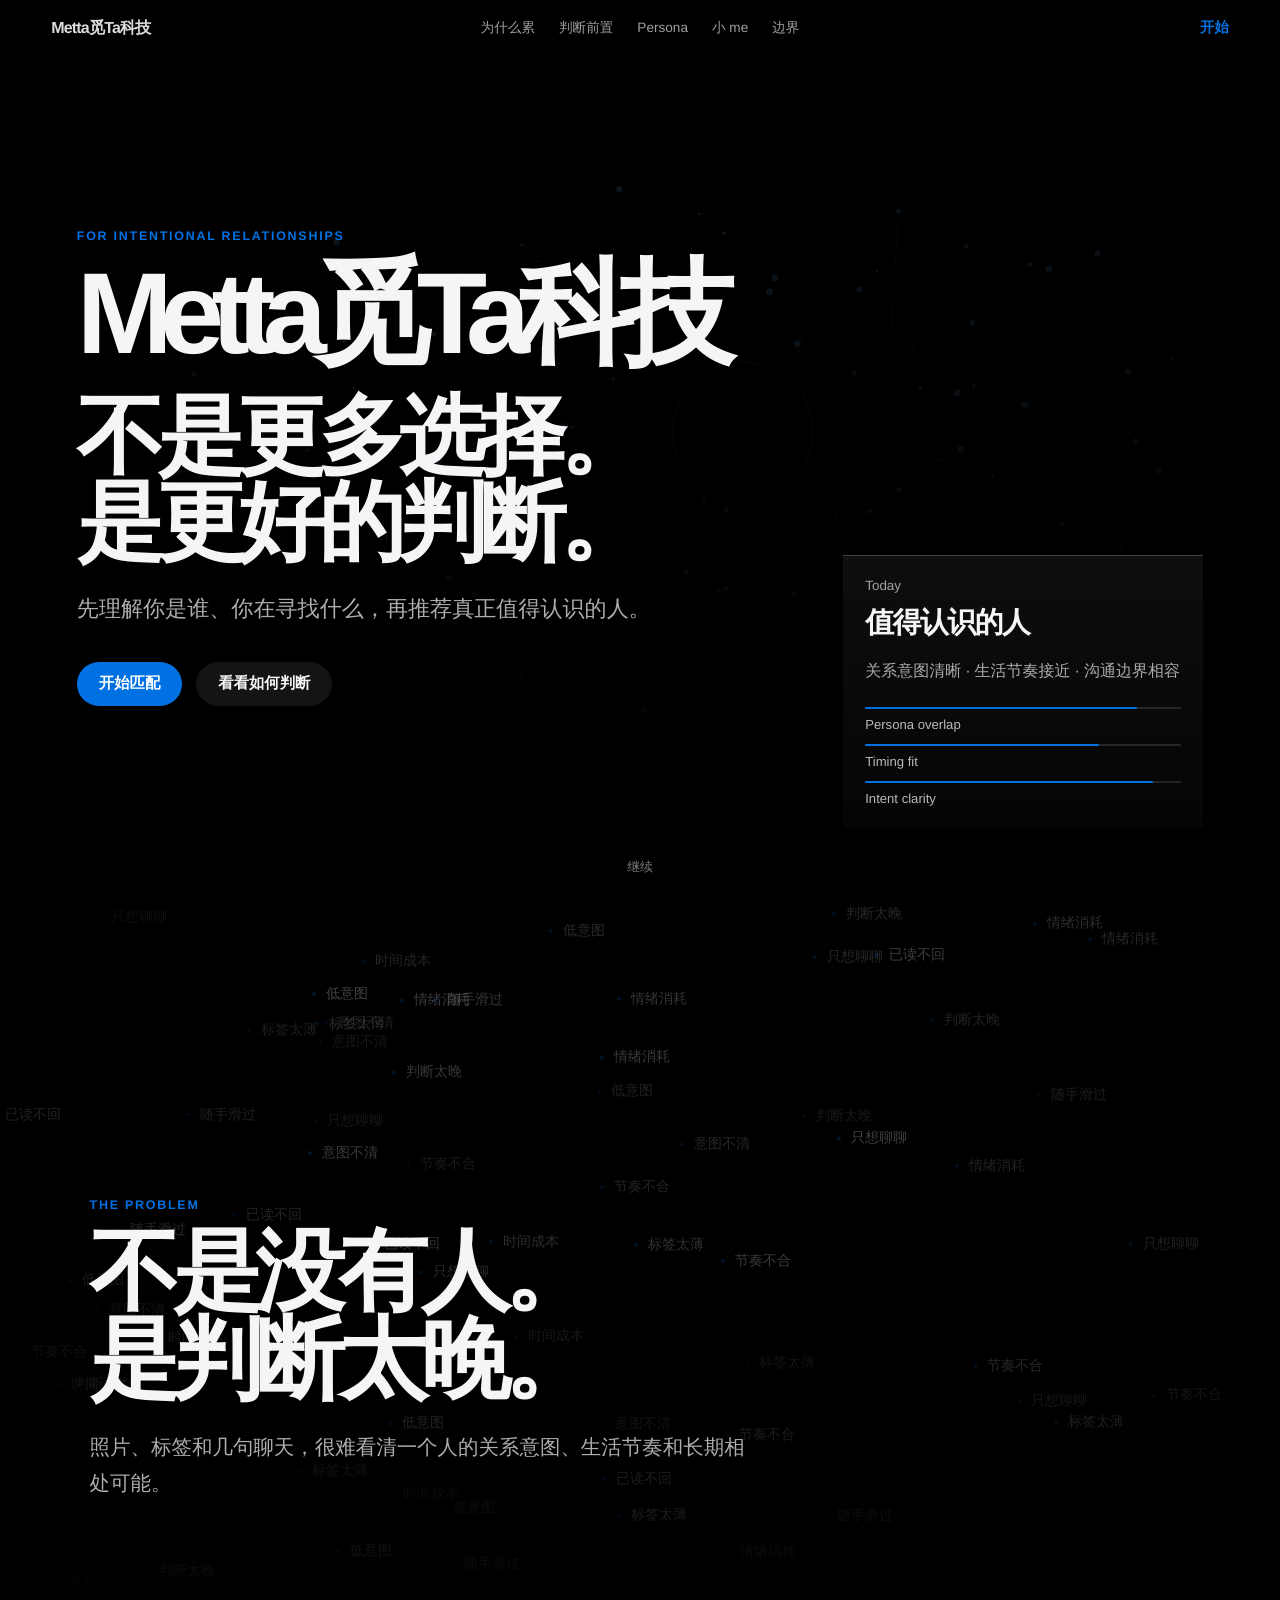
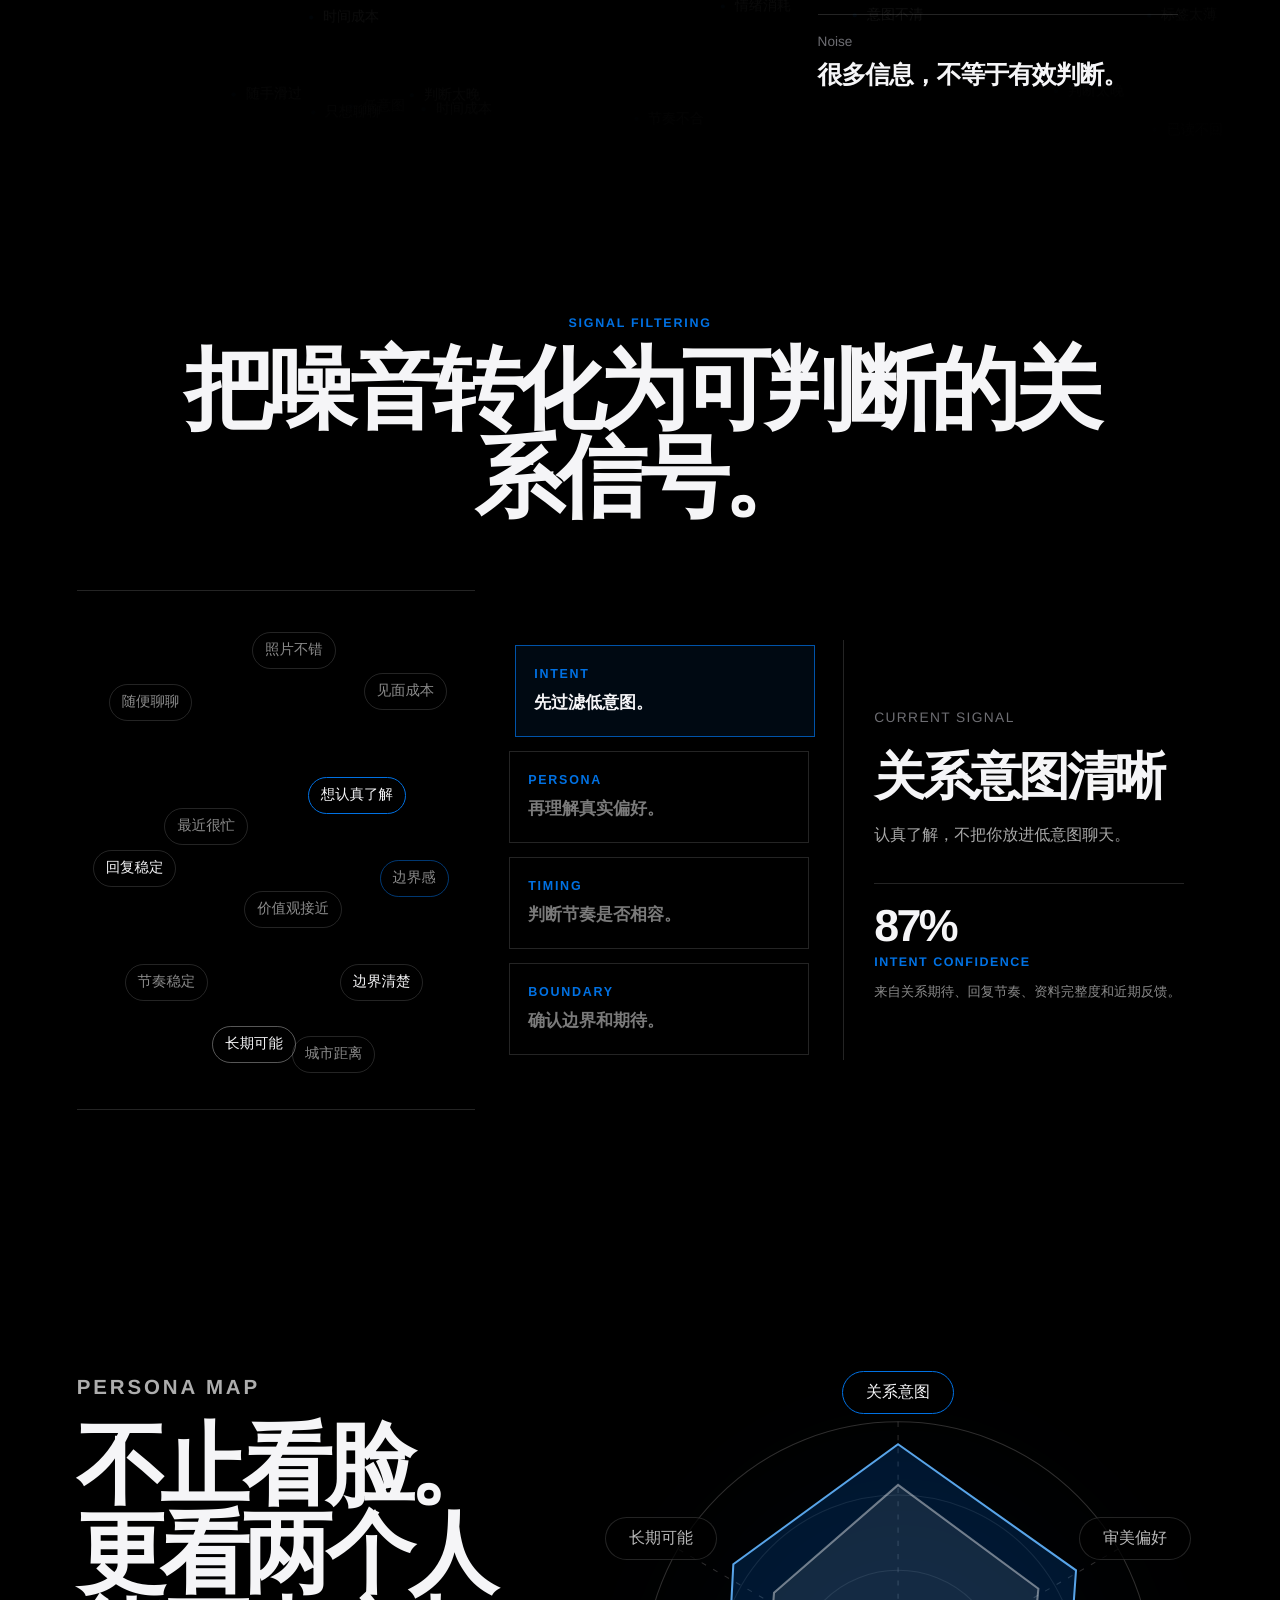
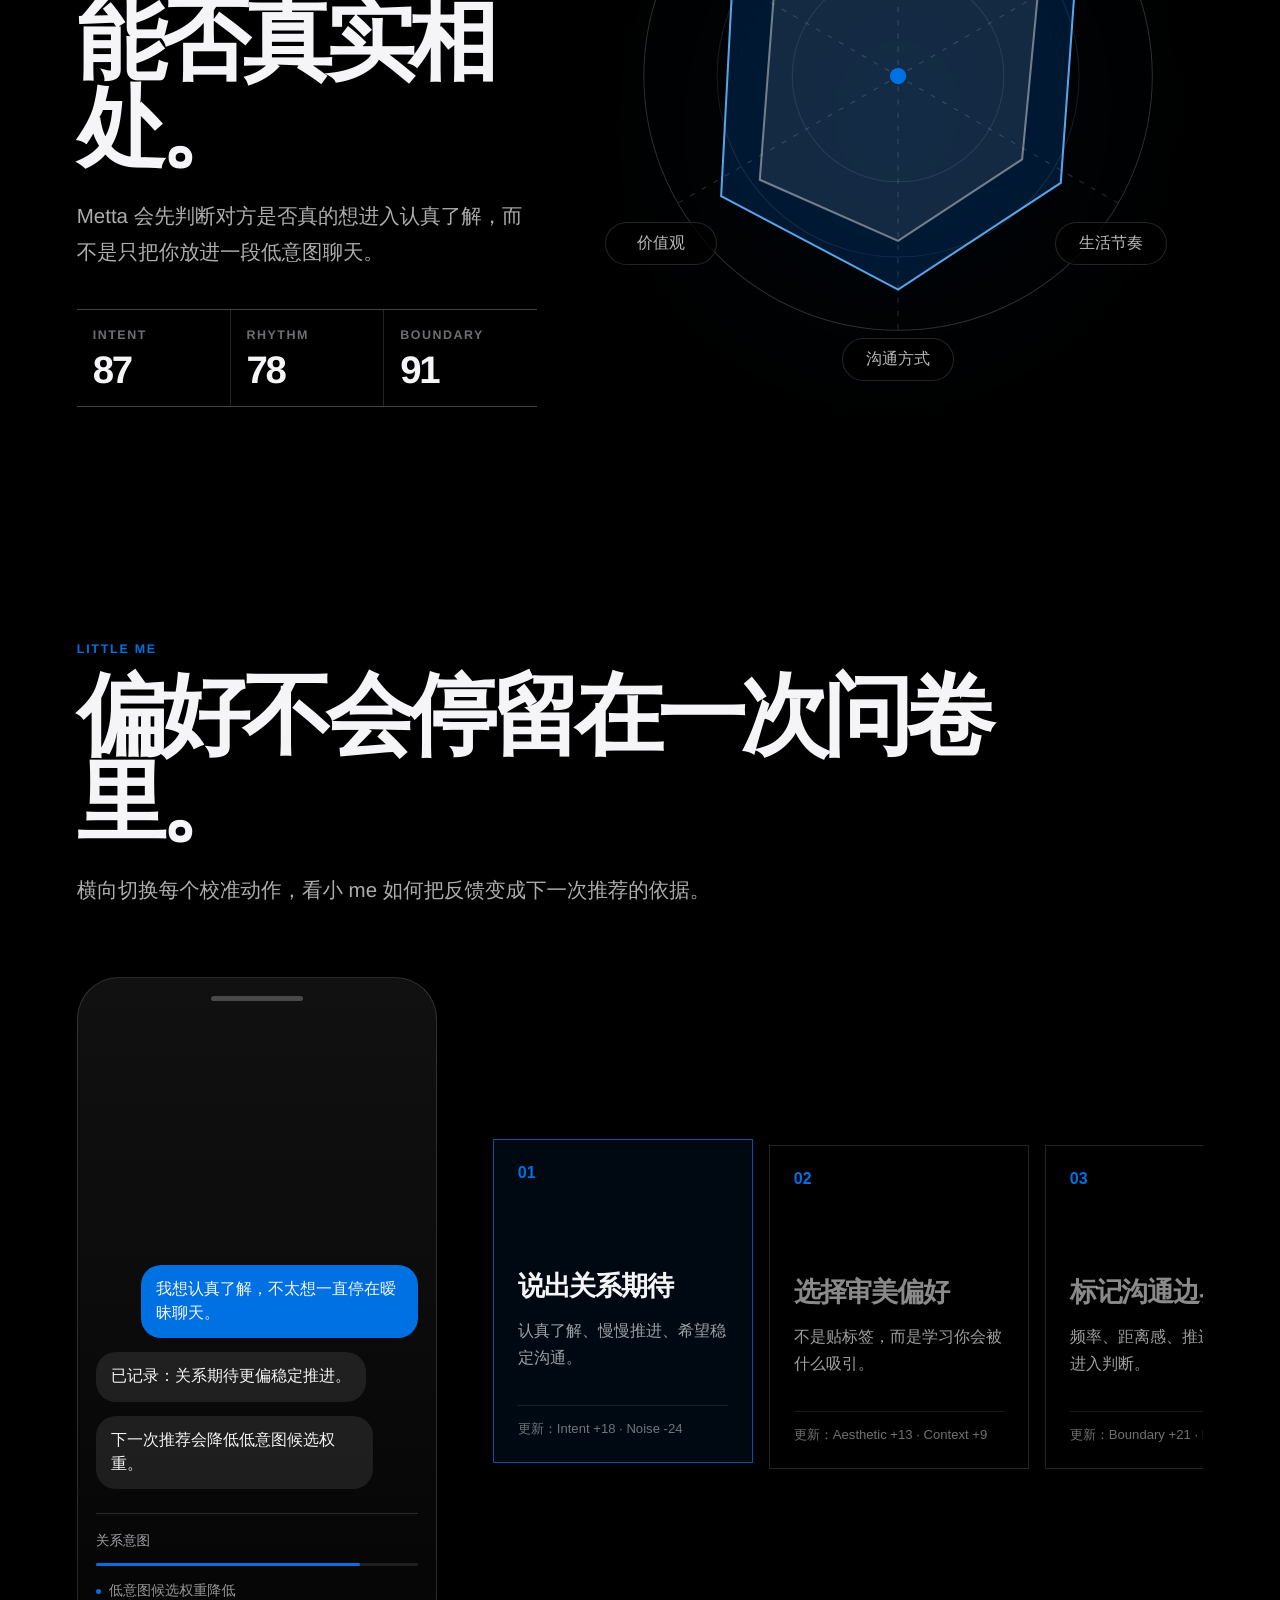
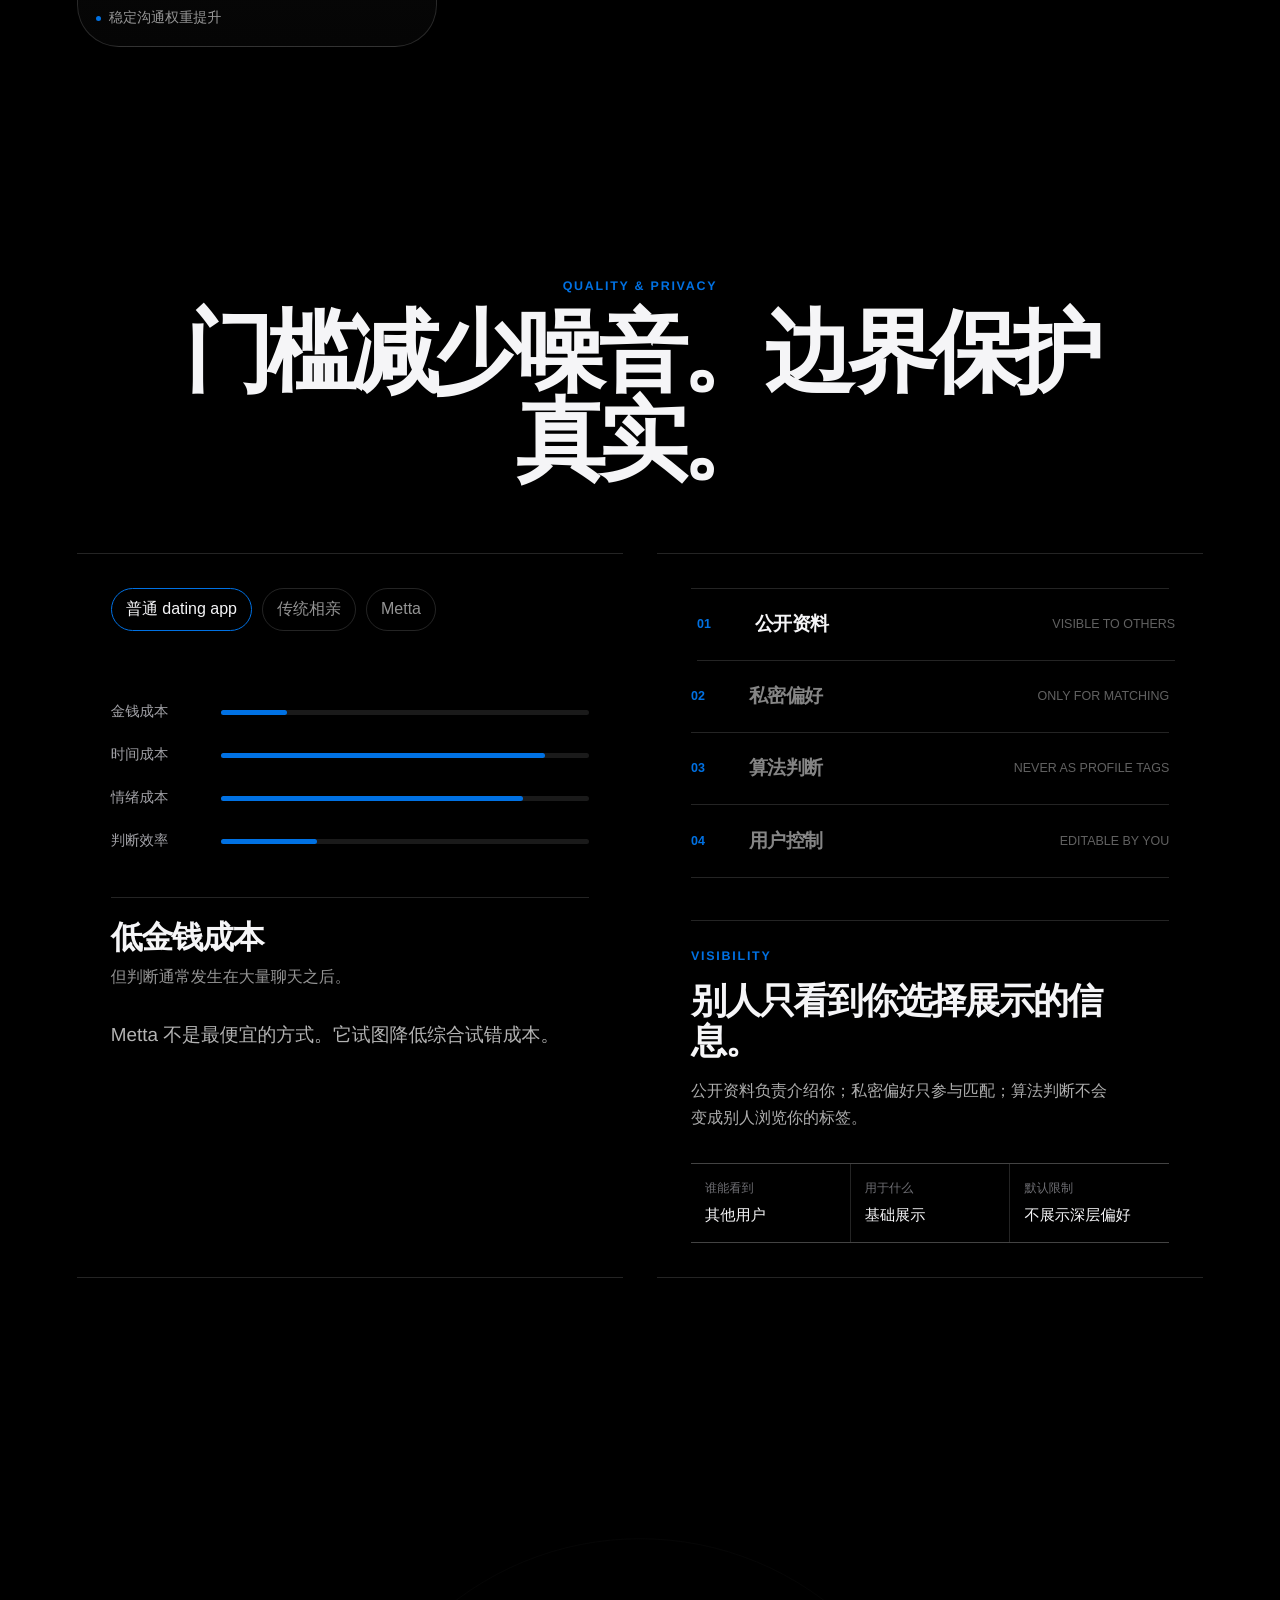
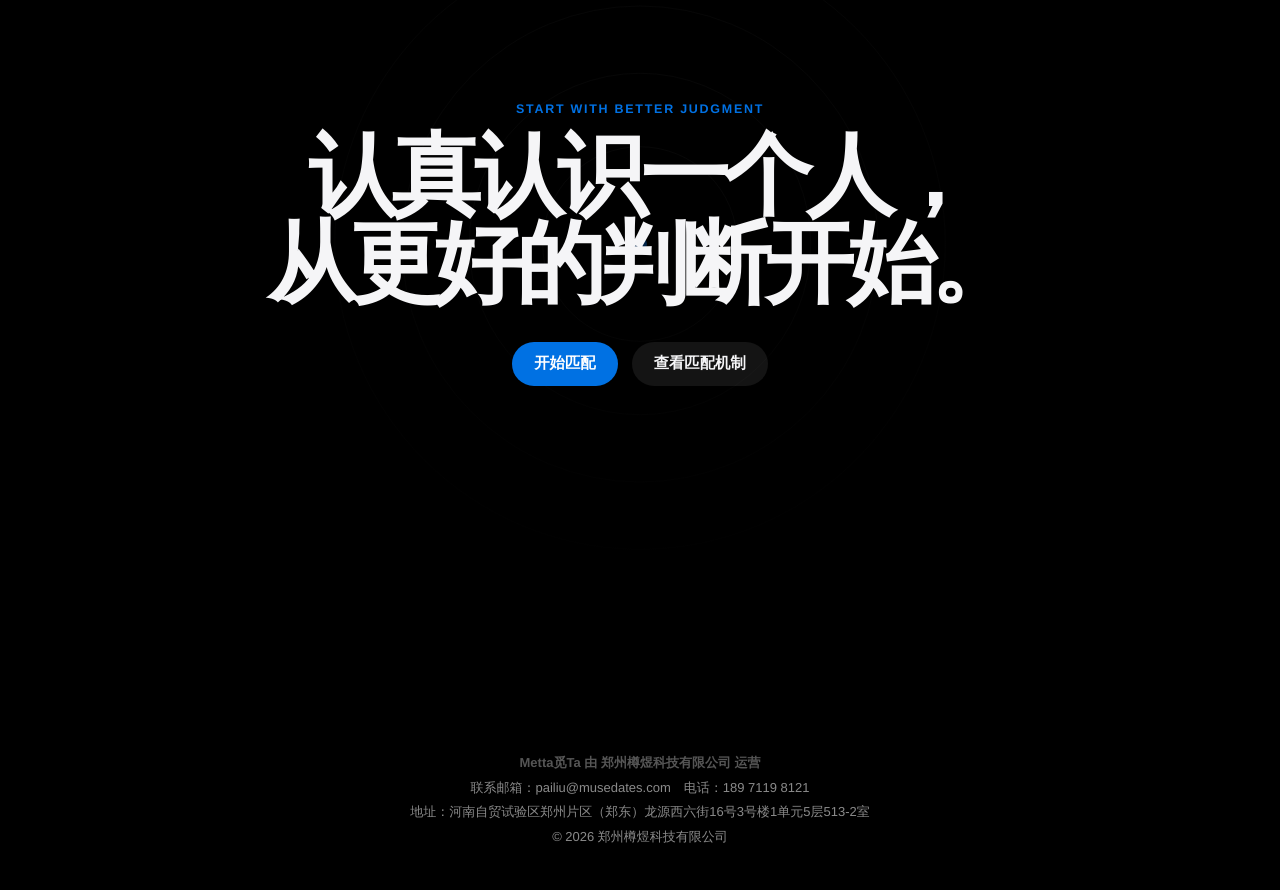
==== commit bfaee94f: "feat: add company footer (郑州樽煜科技有限公司) with contact info" ====
--- a/index.html
+++ b/index.html
@@ -279,6 +279,14 @@
     </section>
   </main>
 
+  <footer class="site-footer">
+    <p class="site-footer-brand">Metta觅Ta 由 郑州樽煜科技有限公司 运营</p>
+    <p>联系邮箱：<a href="mailto:pailiu@musedates.com">pailiu@musedates.com</a>　电话：189 7119 8121</p>
+    <p>地址：河南自贸试验区郑州片区（郑东）龙源西六街16号3号楼1单元5层513-2室</p>
+    <!-- 备案号下来后启用：<p>豫ICP备XXXXXXXX号-XA</p> -->
+    <p>© 2026 郑州樽煜科技有限公司</p>
+  </footer>
+
   <script src="./script.js"></script>
 </body>
 </html>
--- a/styles.css
+++ b/styles.css
@@ -1191,3 +1191,16 @@
     transition-duration: 0.001ms !important;
   }
 }
+
+/* 页脚：公司主体信息（备案 / 应用商店审核用） */
+.site-footer {
+  padding: 56px 24px 40px;
+  border-top: 1px solid rgba(0, 0, 0, 0.08);
+  text-align: center;
+  font-size: 13px;
+  line-height: 1.9;
+  color: #8a8a8a;
+}
+.site-footer p { margin: 0; }
+.site-footer a { color: inherit; }
+.site-footer-brand { color: #555; font-weight: 600; }
